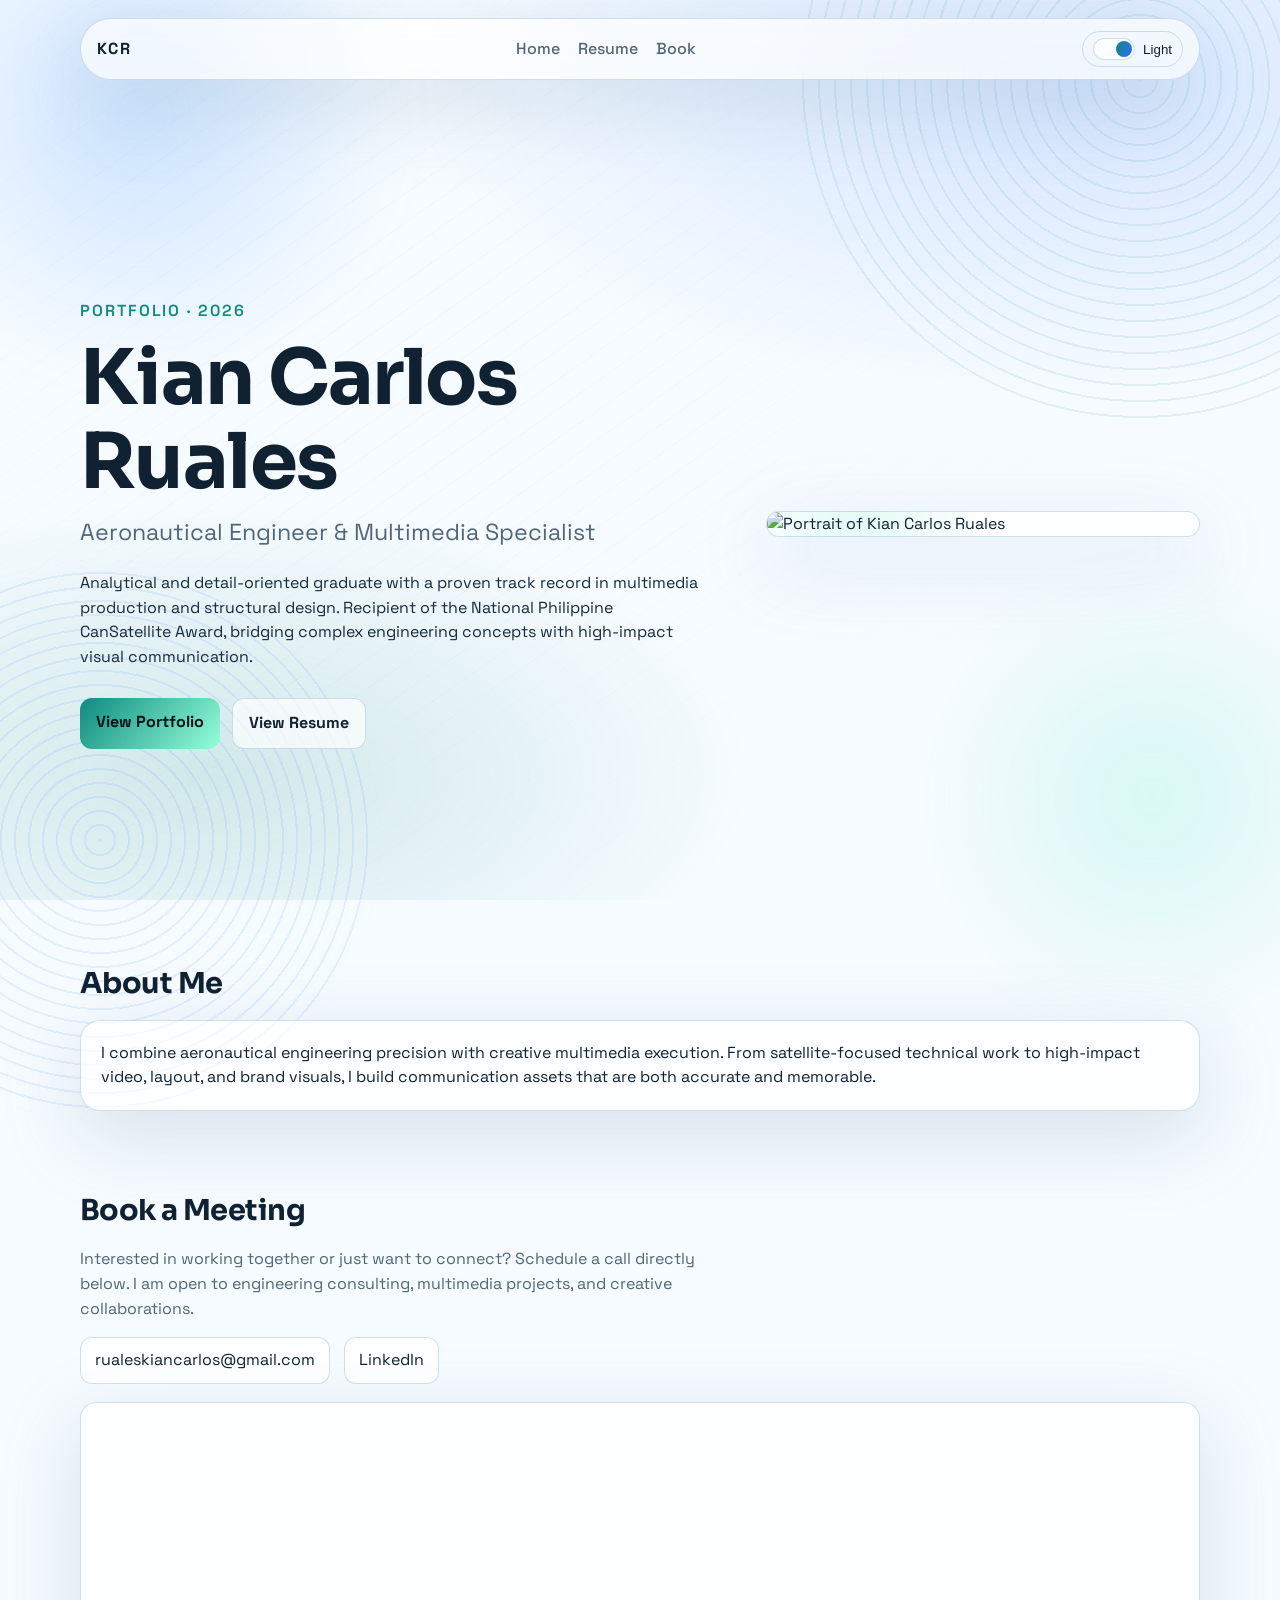
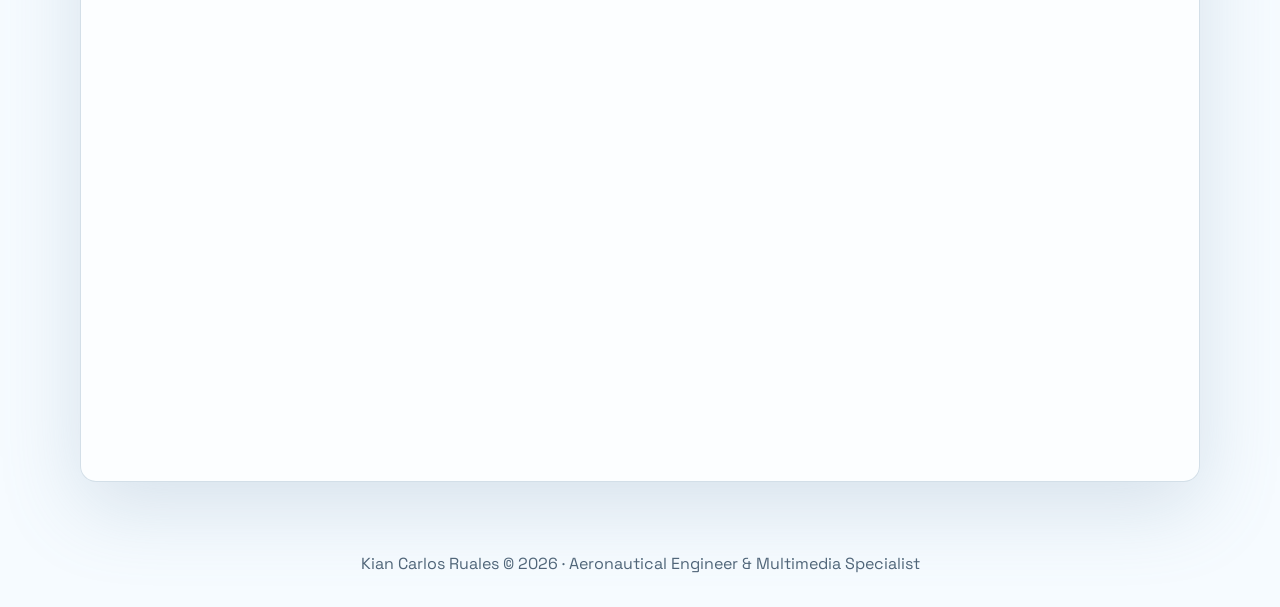
==== index.html @ 4df0acd3 "Build multi-page resume site with Calendly booking and enhanced light/dark themes" ====
<!DOCTYPE html>
<html lang="en" data-theme="dark">
  <head>
    <meta charset="UTF-8" />
    <meta name="viewport" content="width=device-width, initial-scale=1.0" />
    <title>Kian Carlos Ruales | Portfolio</title>
    <meta
      name="description"
      content="Kian Carlos Ruales — Aeronautical Engineer and Multimedia Specialist."
    />
    <link rel="preconnect" href="https://fonts.googleapis.com" />
    <link rel="preconnect" href="https://fonts.gstatic.com" crossorigin />
    <link
      href="https://fonts.googleapis.com/css2?family=Space+Grotesk:wght@400;500;700&family=Sora:wght@400;600;700&display=swap"
      rel="stylesheet"
    />
    <link
      href="https://assets.calendly.com/assets/external/widget.css"
      rel="stylesheet"
    />
    <link rel="stylesheet" href="styles.css" />
  </head>
  <body>
    <div class="bg-orb bg-orb-a" aria-hidden="true"></div>
    <div class="bg-orb bg-orb-b" aria-hidden="true"></div>
    <div class="sparkles sparkles-a" aria-hidden="true"></div>
    <div class="sparkles sparkles-b" aria-hidden="true"></div>
    <div class="light-wave light-wave-a" aria-hidden="true"></div>
    <div class="light-wave light-wave-b" aria-hidden="true"></div>
    <div class="grain" aria-hidden="true"></div>

    <header class="site-header">
      <a class="brand" href="index.html#hero">KCR</a>
      <nav class="site-nav" aria-label="Main">
        <a href="index.html#hero">Home</a>
        <a href="resume.html">Resume</a>
        <a href="index.html#book">Book</a>
      </nav>
      <button id="themeToggle" class="theme-toggle" aria-label="Switch theme">
        <span class="theme-toggle-track">
          <span class="theme-toggle-knob"></span>
        </span>
        <span id="themeLabel">Dark</span>
      </button>
    </header>

    <main>
      <section id="hero" class="hero section reveal">
        <div class="hero-copy">
          <p class="eyebrow">Portfolio · 2026</p>
          <h1>Kian Carlos Ruales</h1>
          <p class="subtitle">Aeronautical Engineer & Multimedia Specialist</p>
          <p class="lead">
            Analytical and detail-oriented graduate with a proven track record in
            multimedia production and structural design. Recipient of the National
            Philippine CanSatellite Award, bridging complex engineering concepts
            with high-impact visual communication.
          </p>
          <div class="hero-actions">
            <a
              class="btn btn-primary"
              href="https://drive.google.com/file/d/19iCG0GnNnULJOqEW9VYNG38QlMWLObMn/view"
              target="_blank"
              rel="noreferrer"
              >View Portfolio</a
            >
            <a class="btn btn-ghost" href="resume.html">View Resume</a>
          </div>
        </div>
        <div class="hero-image-wrap">
          <img
            src="https://i.ibb.co/kg9wrWWK/extended-png.png"
            alt="Portrait of Kian Carlos Ruales"
            class="hero-image"
            loading="lazy"
          />
        </div>
      </section>

      <section class="section reveal">
        <h2>About Me</h2>
        <article class="edu-card">
          <p>
            I combine aeronautical engineering precision with creative multimedia
            execution. From satellite-focused technical work to high-impact video,
            layout, and brand visuals, I build communication assets that are both
            accurate and memorable.
          </p>
        </article>
      </section>

      <section id="book" class="section contact reveal">
        <h2>Book a Meeting</h2>
        <p>
          Interested in working together or just want to connect? Schedule a call
          directly below. I am open to engineering consulting, multimedia
          projects, and creative collaborations.
        </p>
        <div class="contact-links">
          <a href="mailto:rualeskiancarlos@gmail.com">rualeskiancarlos@gmail.com</a>
          <a
            href="https://www.linkedin.com/in/kian-carlos-ruales-80a3aa389/"
            target="_blank"
            rel="noreferrer"
            >LinkedIn</a
          >
        </div>
        <div
          class="calendly-inline-widget calendly-embed"
          data-url="https://calendly.com/rualeskiancarlos/30min"
          style="min-width: 320px; height: 680px"
        ></div>
      </section>
    </main>

    <footer class="site-footer">
      <p>Kian Carlos Ruales © 2026 · Aeronautical Engineer & Multimedia Specialist</p>
    </footer>

    <script src="https://assets.calendly.com/assets/external/widget.js" async></script>
    <script src="script.js"></script>
  </body>
</html>
---- styles.css ----
:root {
  --bg: #06090f;
  --surface: #0f1621;
  --surface-2: #121f2d;
  --text: #eff5ff;
  --muted: #9bb2c8;
  --accent: #7cf2d4;
  --accent-2: #59a4ff;
  --border: rgba(145, 175, 204, 0.2);
  --shadow: 0 24px 80px rgba(4, 14, 22, 0.45);
}

:root[data-theme="light"] {
  --bg: #f6fbff;
  --surface: rgba(255, 255, 255, 0.78);
  --surface-2: #ffffff;
  --text: #102132;
  --muted: #506579;
  --accent: #0f8a7f;
  --accent-2: #2f6bff;
  --border: rgba(49, 102, 140, 0.2);
  --shadow: 0 24px 80px rgba(114, 146, 170, 0.24);
}

* {
  box-sizing: border-box;
}

html,
body {
  margin: 0;
  padding: 0;
}

body {
  font-family: "Space Grotesk", sans-serif;
  color: var(--text);
  background: var(--bg);
  min-height: 100vh;
  line-height: 1.55;
  overflow-x: hidden;
  transition: background 260ms ease, color 260ms ease;
}

h1,
h2,
h3 {
  font-family: "Sora", sans-serif;
  line-height: 1.1;
  letter-spacing: -0.02em;
  margin: 0;
}

p {
  margin: 0;
}

img {
  max-width: 100%;
  display: block;
}

main,
.site-header,
.site-footer {
  width: min(1120px, 92vw);
  margin-inline: auto;
}

.site-header {
  position: sticky;
  top: 18px;
  z-index: 20;
  margin-top: 18px;
  padding: 12px 16px;
  border-radius: 999px;
  background: color-mix(in srgb, var(--surface) 85%, transparent);
  border: 1px solid var(--border);
  box-shadow: var(--shadow);
  backdrop-filter: blur(12px);
  display: flex;
  align-items: center;
  justify-content: space-between;
  gap: 16px;
}

.brand {
  color: var(--text);
  text-decoration: none;
  font-weight: 700;
  letter-spacing: 0.08em;
}

.site-nav {
  display: flex;
  gap: 18px;
  align-items: center;
}

.site-nav a {
  color: var(--muted);
  text-decoration: none;
  font-weight: 500;
}

.site-nav a:hover {
  color: var(--text);
}

.theme-toggle {
  background: transparent;
  border: 1px solid var(--border);
  color: var(--text);
  border-radius: 999px;
  padding: 6px 10px;
  display: inline-flex;
  align-items: center;
  gap: 8px;
  cursor: pointer;
}

.theme-toggle-track {
  width: 42px;
  height: 22px;
  border-radius: 999px;
  border: 1px solid var(--border);
  background: color-mix(in srgb, var(--surface-2) 72%, transparent);
  position: relative;
}

.theme-toggle-knob {
  width: 16px;
  height: 16px;
  border-radius: 50%;
  background: linear-gradient(120deg, var(--accent), var(--accent-2));
  position: absolute;
  top: 2px;
  left: 2px;
  transition: left 220ms ease;
}

:root[data-theme="light"] .theme-toggle-knob {
  left: 22px;
}

.section {
  margin-top: 84px;
  position: relative;
  z-index: 1;
}

.hero {
  display: grid;
  grid-template-columns: 1.2fr 0.8fr;
  align-items: center;
  gap: 36px;
  min-height: 80vh;
}

.eyebrow {
  color: var(--accent);
  text-transform: uppercase;
  font-weight: 600;
  letter-spacing: 0.12em;
  margin-bottom: 12px;
}

h1 {
  font-size: clamp(2.4rem, 6vw, 4.8rem);
  margin-bottom: 10px;
}

.subtitle {
  font-size: clamp(1.05rem, 2vw, 1.45rem);
  color: var(--muted);
  margin-bottom: 20px;
}

.lead {
  max-width: 62ch;
  color: color-mix(in srgb, var(--text) 88%, var(--muted));
  margin-bottom: 28px;
}

.hero-actions {
  display: flex;
  flex-wrap: wrap;
  gap: 12px;
}

.btn {
  border-radius: 12px;
  text-decoration: none;
  font-weight: 700;
  padding: 12px 16px;
  border: 1px solid var(--border);
}

.btn-primary {
  color: #03151a;
  background: linear-gradient(130deg, var(--accent), #95ffd9);
  border: none;
}

.btn-ghost {
  color: var(--text);
  background: color-mix(in srgb, var(--surface) 88%, transparent);
}

.hero-image-wrap {
  border-radius: 28px;
  overflow: hidden;
  border: 1px solid var(--border);
  box-shadow: var(--shadow);
  background: radial-gradient(circle at 20% 10%, rgba(124, 242, 212, 0.2), transparent 38%),
    var(--surface);
}

.hero-image {
  width: 100%;
  height: 100%;
  object-fit: cover;
}

h2 {
  font-size: clamp(1.8rem, 2.2vw, 2.6rem);
  margin-bottom: 20px;
}

.cards {
  display: grid;
  gap: 18px;
}

.cards.four {
  grid-template-columns: repeat(4, minmax(0, 1fr));
}

.cards.three {
  grid-template-columns: repeat(3, minmax(0, 1fr));
}

.card,
.edu-card,
.timeline-item {
  background: color-mix(in srgb, var(--surface) 86%, transparent);
  border: 1px solid var(--border);
  border-radius: 20px;
  box-shadow: var(--shadow);
}

.card,
.edu-card {
  padding: 20px;
}

.card h3,
.timeline-content h3,
.edu-card h3 {
  margin-bottom: 10px;
}

.tag {
  color: var(--accent);
  font-size: 0.85rem;
  letter-spacing: 0.06em;
  text-transform: uppercase;
  margin-bottom: 8px;
}

.card ul,
.timeline-content ul {
  margin: 0;
  padding-left: 18px;
  color: var(--muted);
  display: grid;
  gap: 8px;
}

.timeline {
  display: grid;
  gap: 16px;
}

.timeline-item {
  padding: 18px;
  display: grid;
  grid-template-columns: 220px 1fr;
  gap: 16px;
}

.timeline-meta p {
  color: var(--accent);
  font-weight: 700;
  margin-bottom: 6px;
}

.timeline-meta span {
  color: var(--muted);
  font-size: 0.9rem;
}

.contact p {
  color: var(--muted);
  max-width: 66ch;
  margin-bottom: 16px;
}

.contact-links {
  display: flex;
  flex-wrap: wrap;
  gap: 14px;
}

.contact-links a {
  color: var(--text);
  text-decoration: none;
  border: 1px solid var(--border);
  border-radius: 12px;
  padding: 10px 14px;
  background: color-mix(in srgb, var(--surface) 82%, transparent);
}

.calendly-embed {
  margin-top: 18px;
  border-radius: 16px;
  overflow: hidden;
  border: 1px solid var(--border);
  background: color-mix(in srgb, var(--surface) 86%, transparent);
  box-shadow: var(--shadow);
}

.site-footer {
  margin-block: 70px 30px;
  color: var(--muted);
  text-align: center;
}

.bg-orb {
  position: fixed;
  z-index: 0;
  pointer-events: none;
  filter: blur(32px);
  opacity: 0.5;
}

.bg-orb-a {
  width: 42vw;
  height: 42vw;
  min-width: 260px;
  min-height: 260px;
  top: -12vw;
  left: -10vw;
  background: radial-gradient(circle at center, rgba(93, 168, 255, 0.55), transparent 68%);
}

.bg-orb-b {
  width: 36vw;
  height: 36vw;
  min-width: 220px;
  min-height: 220px;
  right: -8vw;
  bottom: -10vw;
  background: radial-gradient(circle at center, rgba(124, 242, 212, 0.55), transparent 68%);
}

.grain {
  position: fixed;
  inset: 0;
  z-index: 0;
  pointer-events: none;
  background-image: radial-gradient(rgba(255, 255, 255, 0.08) 1px, transparent 1px);
  background-size: 3px 3px;
  opacity: 0.04;
}

.sparkles,
.light-wave {
  position: fixed;
  inset: 0;
  z-index: 0;
  pointer-events: none;
}

.sparkles {
  opacity: 0;
  transition: opacity 260ms ease;
}

:root[data-theme="dark"] .sparkles {
  opacity: 1;
}

.sparkles-a {
  background-image:
    radial-gradient(1.1px 1.1px at 16% 24%, rgba(255, 255, 255, 0.72), transparent),
    radial-gradient(1px 1px at 44% 14%, rgba(212, 238, 255, 0.6), transparent),
    radial-gradient(1.1px 1.1px at 72% 36%, rgba(189, 245, 235, 0.62), transparent),
    radial-gradient(1px 1px at 86% 18%, rgba(255, 255, 255, 0.52), transparent),
    radial-gradient(1.2px 1.2px at 22% 72%, rgba(194, 224, 255, 0.56), transparent),
    radial-gradient(1px 1px at 58% 64%, rgba(255, 255, 255, 0.62), transparent),
    radial-gradient(1px 1px at 80% 78%, rgba(188, 244, 232, 0.58), transparent);
  animation: twinkle 5.4s ease-in-out infinite alternate;
}

.sparkles-b {
  background-image:
    radial-gradient(1px 1px at 10% 44%, rgba(255, 255, 255, 0.48), transparent),
    radial-gradient(1.2px 1.2px at 34% 54%, rgba(184, 239, 228, 0.52), transparent),
    radial-gradient(1px 1px at 51% 26%, rgba(215, 236, 255, 0.52), transparent),
    radial-gradient(1.1px 1.1px at 67% 58%, rgba(255, 255, 255, 0.55), transparent),
    radial-gradient(1px 1px at 90% 40%, rgba(190, 224, 255, 0.5), transparent),
    radial-gradient(1px 1px at 42% 82%, rgba(255, 255, 255, 0.55), transparent),
    radial-gradient(1px 1px at 73% 90%, rgba(194, 244, 233, 0.5), transparent);
  animation: twinkle 6.2s ease-in-out infinite alternate-reverse;
}

@keyframes twinkle {
  0% {
    opacity: 0.18;
    transform: translateY(0px);
  }
  35% {
    opacity: 0.38;
  }
  65% {
    opacity: 0.2;
  }
  100% {
    opacity: 0.42;
    transform: translateY(-3px);
  }
}

.light-wave {
  opacity: 0;
  transition: opacity 260ms ease;
}

:root[data-theme="light"] .light-wave {
  opacity: 1;
}

.light-wave-a {
  background:
    radial-gradient(70% 46% at 84% 10%, rgba(67, 138, 255, 0.18), transparent 74%),
    radial-gradient(56% 40% at 16% 86%, rgba(16, 138, 126, 0.16), transparent 76%);
}

.light-wave-b {
  background:
    repeating-linear-gradient(
      -35deg,
      rgba(24, 113, 145, 0.045) 0,
      rgba(24, 113, 145, 0.045) 1px,
      transparent 1px,
      transparent 24px
    );
  mask-image: radial-gradient(circle at 30% 40%, rgba(0, 0, 0, 0.82), transparent 66%);
}

/* Add decorative topographic lines in light mode for a distinct background design. */
:root[data-theme="light"] body::before,
:root[data-theme="light"] body::after {
  content: "";
  position: fixed;
  z-index: 0;
  pointer-events: none;
  border-radius: 50%;
}

:root[data-theme="light"] body::before {
  width: 680px;
  height: 680px;
  top: -260px;
  right: -200px;
  background:
    repeating-radial-gradient(circle at center,
      rgba(31, 130, 111, 0.12) 0,
      rgba(31, 130, 111, 0.12) 2px,
      transparent 2px,
      transparent 16px);
  opacity: 0.75;
}

:root[data-theme="light"] body::after {
  width: 560px;
  height: 560px;
  left: -180px;
  bottom: -220px;
  background:
    repeating-radial-gradient(circle at center,
      rgba(47, 107, 255, 0.11) 0,
      rgba(47, 107, 255, 0.11) 2px,
      transparent 2px,
      transparent 14px);
  opacity: 0.78;
}

.reveal {
  opacity: 0;
  transform: translateY(18px);
  animation: revealUp 700ms ease forwards;
  animation-delay: var(--delay, 0ms);
}

@keyframes revealUp {
  to {
    opacity: 1;
    transform: translateY(0);
  }
}

@media (max-width: 1024px) {
  .cards.four {
    grid-template-columns: repeat(2, minmax(0, 1fr));
  }

  .hero {
    grid-template-columns: 1fr;
    min-height: unset;
    padding-top: 46px;
  }

  .hero-image-wrap {
    max-width: 520px;
  }
}

@media (max-width: 760px) {
  .site-header {
    border-radius: 18px;
    display: grid;
    gap: 10px;
    justify-items: start;
  }

  .site-nav {
    flex-wrap: wrap;
    gap: 10px 14px;
  }

  .cards.four,
  .cards.three,
  .timeline-item {
    grid-template-columns: 1fr;
  }

  .timeline-item {
    gap: 10px;
  }
}
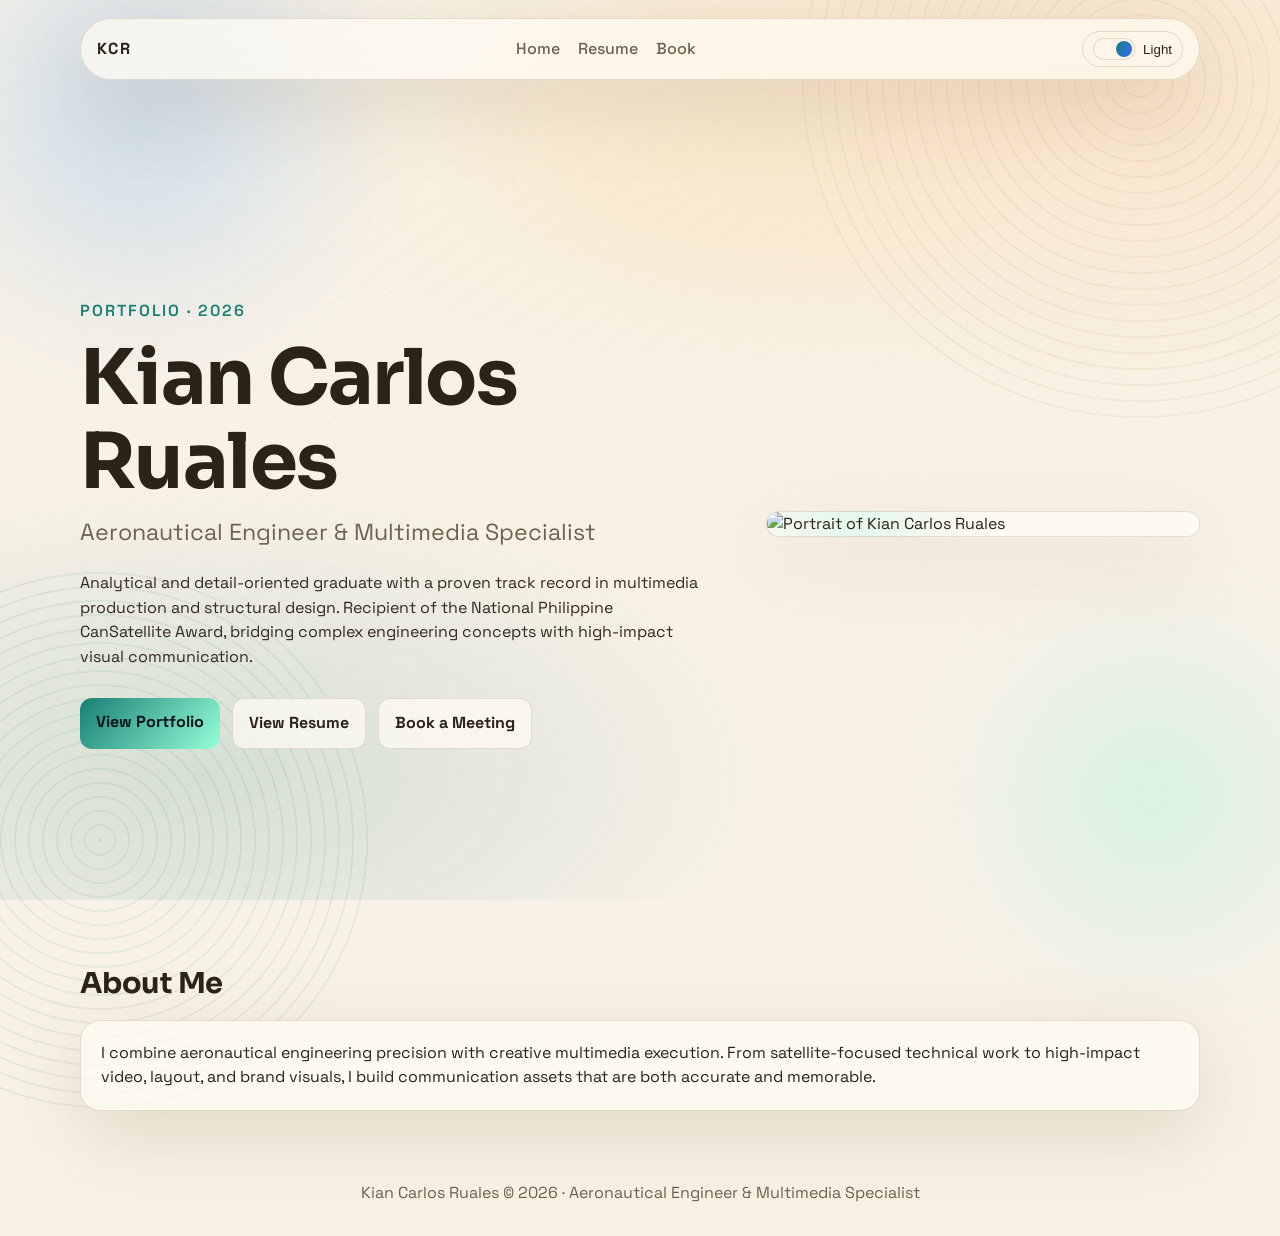
==== commit f799a69b: "Add interactive highlighted achievements section and refine theme visuals" ====
--- a/index.html
+++ b/index.html
@@ -12,10 +12,6 @@
     <link rel="preconnect" href="https://fonts.gstatic.com" crossorigin />
     <link
       href="https://fonts.googleapis.com/css2?family=Space+Grotesk:wght@400;500;700&family=Sora:wght@400;600;700&display=swap"
-      rel="stylesheet"
-    />
-    <link
-      href="https://assets.calendly.com/assets/external/widget.css"
       rel="stylesheet"
     />
     <link rel="stylesheet" href="styles.css" />
@@ -34,7 +30,7 @@
       <nav class="site-nav" aria-label="Main">
         <a href="index.html#hero">Home</a>
         <a href="resume.html">Resume</a>
-        <a href="index.html#book">Book</a>
+        <a href="book.html">Book</a>
       </nav>
       <button id="themeToggle" class="theme-toggle" aria-label="Switch theme">
         <span class="theme-toggle-track">
@@ -65,6 +61,7 @@
               >View Portfolio</a
             >
             <a class="btn btn-ghost" href="resume.html">View Resume</a>
+            <a class="btn btn-ghost" href="book.html">Book a Meeting</a>
           </div>
         </div>
         <div class="hero-image-wrap">
@@ -89,35 +86,12 @@
         </article>
       </section>
 
-      <section id="book" class="section contact reveal">
-        <h2>Book a Meeting</h2>
-        <p>
-          Interested in working together or just want to connect? Schedule a call
-          directly below. I am open to engineering consulting, multimedia
-          projects, and creative collaborations.
-        </p>
-        <div class="contact-links">
-          <a href="mailto:rualeskiancarlos@gmail.com">rualeskiancarlos@gmail.com</a>
-          <a
-            href="https://www.linkedin.com/in/kian-carlos-ruales-80a3aa389/"
-            target="_blank"
-            rel="noreferrer"
-            >LinkedIn</a
-          >
-        </div>
-        <div
-          class="calendly-inline-widget calendly-embed"
-          data-url="https://calendly.com/rualeskiancarlos/30min"
-          style="min-width: 320px; height: 680px"
-        ></div>
-      </section>
     </main>
 
     <footer class="site-footer">
       <p>Kian Carlos Ruales © 2026 · Aeronautical Engineer & Multimedia Specialist</p>
     </footer>
 
-    <script src="https://assets.calendly.com/assets/external/widget.js" async></script>
     <script src="script.js"></script>
   </body>
 </html>
--- a/styles.css
+++ b/styles.css
@@ -11,15 +11,15 @@
 }
 
 :root[data-theme="light"] {
-  --bg: #f6fbff;
-  --surface: rgba(255, 255, 255, 0.78);
-  --surface-2: #ffffff;
-  --text: #102132;
-  --muted: #506579;
-  --accent: #0f8a7f;
+  --bg: #f8f2e6;
+  --surface: rgba(255, 251, 243, 0.84);
+  --surface-2: #fff7ea;
+  --text: #2b2218;
+  --muted: #6f604f;
+  --accent: #197f74;
   --accent-2: #2f6bff;
-  --border: rgba(49, 102, 140, 0.2);
-  --shadow: 0 24px 80px rgba(114, 146, 170, 0.24);
+  --border: rgba(141, 116, 79, 0.22);
+  --shadow: 0 24px 80px rgba(137, 110, 74, 0.2);
 }
 
 * {
@@ -240,6 +240,75 @@
   grid-template-columns: repeat(3, minmax(0, 1fr));
 }
 
+.featured-wrap {
+  display: grid;
+  grid-template-columns: 0.95fr 1.05fr;
+  gap: 18px;
+}
+
+.feature-list {
+  display: grid;
+  gap: 10px;
+}
+
+.feature-item {
+  width: 100%;
+  text-align: left;
+  background: color-mix(in srgb, var(--surface) 84%, transparent);
+  border: 1px solid var(--border);
+  color: var(--text);
+  border-radius: 14px;
+  padding: 12px 14px;
+  display: grid;
+  gap: 4px;
+  cursor: pointer;
+  transition: transform 200ms ease, border-color 200ms ease, background 200ms ease;
+}
+
+.feature-item span {
+  font-size: 0.72rem;
+  letter-spacing: 0.1em;
+  color: var(--muted);
+}
+
+.feature-item strong {
+  font-family: "Sora", sans-serif;
+  font-size: 0.92rem;
+  font-weight: 600;
+}
+
+.feature-item:hover {
+  transform: translateY(-1px);
+  border-color: color-mix(in srgb, var(--accent) 56%, var(--border));
+}
+
+.feature-item.is-active {
+  background: linear-gradient(
+      135deg,
+      color-mix(in srgb, var(--accent) 20%, transparent),
+      color-mix(in srgb, var(--accent-2) 18%, transparent)
+    ),
+    color-mix(in srgb, var(--surface) 88%, transparent);
+  border-color: color-mix(in srgb, var(--accent) 62%, var(--border));
+}
+
+.feature-panel {
+  background: color-mix(in srgb, var(--surface) 88%, transparent);
+  border: 1px solid var(--border);
+  border-radius: 20px;
+  padding: 24px;
+  box-shadow: var(--shadow);
+}
+
+.feature-panel h3 {
+  margin-bottom: 12px;
+}
+
+.feature-panel p {
+  color: var(--muted);
+  max-width: 58ch;
+}
+
 .card,
 .edu-card,
 .timeline-item {
@@ -385,6 +454,7 @@
 .sparkles {
   opacity: 0;
   transition: opacity 260ms ease;
+  mix-blend-mode: screen;
 }
 
 :root[data-theme="dark"] .sparkles {
@@ -393,42 +463,100 @@
 
 .sparkles-a {
   background-image:
-    radial-gradient(1.1px 1.1px at 16% 24%, rgba(255, 255, 255, 0.72), transparent),
-    radial-gradient(1px 1px at 44% 14%, rgba(212, 238, 255, 0.6), transparent),
-    radial-gradient(1.1px 1.1px at 72% 36%, rgba(189, 245, 235, 0.62), transparent),
-    radial-gradient(1px 1px at 86% 18%, rgba(255, 255, 255, 0.52), transparent),
-    radial-gradient(1.2px 1.2px at 22% 72%, rgba(194, 224, 255, 0.56), transparent),
-    radial-gradient(1px 1px at 58% 64%, rgba(255, 255, 255, 0.62), transparent),
-    radial-gradient(1px 1px at 80% 78%, rgba(188, 244, 232, 0.58), transparent);
-  animation: twinkle 5.4s ease-in-out infinite alternate;
+    radial-gradient(1.45px 1.45px at 16% 24%, rgba(255, 255, 255, 0.9), transparent),
+    radial-gradient(1.15px 1.15px at 44% 14%, rgba(212, 238, 255, 0.82), transparent),
+    radial-gradient(1.35px 1.35px at 72% 36%, rgba(189, 245, 235, 0.84), transparent),
+    radial-gradient(1.1px 1.1px at 86% 18%, rgba(255, 255, 255, 0.78), transparent),
+    radial-gradient(1.4px 1.4px at 22% 72%, rgba(194, 224, 255, 0.82), transparent),
+    radial-gradient(1.2px 1.2px at 58% 64%, rgba(255, 255, 255, 0.86), transparent),
+    radial-gradient(1.1px 1.1px at 80% 78%, rgba(188, 244, 232, 0.82), transparent);
+  background-size: 100% 100%;
+  animation: twinkle 5.4s ease-in-out infinite alternate, driftA 24s linear infinite;
 }
 
 .sparkles-b {
   background-image:
-    radial-gradient(1px 1px at 10% 44%, rgba(255, 255, 255, 0.48), transparent),
-    radial-gradient(1.2px 1.2px at 34% 54%, rgba(184, 239, 228, 0.52), transparent),
-    radial-gradient(1px 1px at 51% 26%, rgba(215, 236, 255, 0.52), transparent),
-    radial-gradient(1.1px 1.1px at 67% 58%, rgba(255, 255, 255, 0.55), transparent),
-    radial-gradient(1px 1px at 90% 40%, rgba(190, 224, 255, 0.5), transparent),
-    radial-gradient(1px 1px at 42% 82%, rgba(255, 255, 255, 0.55), transparent),
-    radial-gradient(1px 1px at 73% 90%, rgba(194, 244, 233, 0.5), transparent);
-  animation: twinkle 6.2s ease-in-out infinite alternate-reverse;
+    radial-gradient(1.1px 1.1px at 10% 44%, rgba(255, 255, 255, 0.76), transparent),
+    radial-gradient(1.3px 1.3px at 34% 54%, rgba(184, 239, 228, 0.72), transparent),
+    radial-gradient(1.05px 1.05px at 51% 26%, rgba(215, 236, 255, 0.76), transparent),
+    radial-gradient(1.2px 1.2px at 67% 58%, rgba(255, 255, 255, 0.8), transparent),
+    radial-gradient(1.05px 1.05px at 90% 40%, rgba(190, 224, 255, 0.72), transparent),
+    radial-gradient(1.1px 1.1px at 42% 82%, rgba(255, 255, 255, 0.78), transparent),
+    radial-gradient(1.05px 1.05px at 73% 90%, rgba(194, 244, 233, 0.72), transparent);
+  background-size: 100% 100%;
+  animation: twinkle 6.2s ease-in-out infinite alternate-reverse, driftB 30s linear infinite;
+}
+
+:root[data-theme="dark"] .sparkles-a,
+:root[data-theme="dark"] .sparkles-b {
+  filter: drop-shadow(0 0 3px rgba(173, 222, 255, 0.22));
+}
+
+.sparkles::before,
+.sparkles::after {
+  content: "";
+  position: absolute;
+  inset: 0;
+  background-repeat: repeat;
+  pointer-events: none;
+}
+
+.sparkles-a::before {
+  background-image: radial-gradient(circle, rgba(255, 255, 255, 0.58) 0.7px, transparent 0.9px);
+  background-size: 30px 30px;
+  opacity: 0.34;
+}
+
+.sparkles-a::after {
+  background-image: radial-gradient(circle, rgba(174, 223, 255, 0.58) 0.62px, transparent 0.8px);
+  background-size: 52px 52px;
+  opacity: 0.24;
+}
+
+.sparkles-b::before {
+  background-image: radial-gradient(circle, rgba(198, 247, 235, 0.52) 0.58px, transparent 0.76px);
+  background-size: 40px 40px;
+  opacity: 0.25;
+}
+
+.sparkles-b::after {
+  background-image: radial-gradient(circle, rgba(255, 255, 255, 0.5) 0.58px, transparent 0.76px);
+  background-size: 68px 68px;
+  opacity: 0.2;
 }
 
 @keyframes twinkle {
   0% {
-    opacity: 0.18;
+    opacity: 0.3;
     transform: translateY(0px);
   }
   35% {
-    opacity: 0.38;
+    opacity: 0.62;
   }
   65% {
-    opacity: 0.2;
+    opacity: 0.34;
   }
   100% {
-    opacity: 0.42;
+    opacity: 0.72;
     transform: translateY(-3px);
+  }
+}
+
+@keyframes driftA {
+  0% {
+    transform: translate3d(0, 0, 0);
+  }
+  100% {
+    transform: translate3d(-10px, -14px, 0);
+  }
+}
+
+@keyframes driftB {
+  0% {
+    transform: translate3d(0, 0, 0);
+  }
+  100% {
+    transform: translate3d(9px, -12px, 0);
   }
 }
 
@@ -443,20 +571,23 @@
 
 .light-wave-a {
   background:
-    radial-gradient(70% 46% at 84% 10%, rgba(67, 138, 255, 0.18), transparent 74%),
-    radial-gradient(56% 40% at 16% 86%, rgba(16, 138, 126, 0.16), transparent 76%);
+    radial-gradient(72% 48% at 84% 10%, rgba(255, 173, 86, 0.2), transparent 74%),
+    radial-gradient(58% 42% at 16% 86%, rgba(29, 126, 113, 0.16), transparent 76%),
+    radial-gradient(42% 34% at 52% 18%, rgba(255, 220, 153, 0.2), transparent 72%);
+  animation: creamFlow 20s ease-in-out infinite alternate;
 }
 
 .light-wave-b {
   background:
     repeating-linear-gradient(
       -35deg,
-      rgba(24, 113, 145, 0.045) 0,
-      rgba(24, 113, 145, 0.045) 1px,
+      rgba(145, 113, 62, 0.048) 0,
+      rgba(145, 113, 62, 0.048) 1px,
       transparent 1px,
       transparent 24px
     );
   mask-image: radial-gradient(circle at 30% 40%, rgba(0, 0, 0, 0.82), transparent 66%);
+  animation: creamFlowReverse 24s ease-in-out infinite alternate;
 }
 
 /* Add decorative topographic lines in light mode for a distinct background design. */
@@ -476,11 +607,11 @@
   right: -200px;
   background:
     repeating-radial-gradient(circle at center,
-      rgba(31, 130, 111, 0.12) 0,
-      rgba(31, 130, 111, 0.12) 2px,
+      rgba(170, 122, 57, 0.12) 0,
+      rgba(170, 122, 57, 0.12) 2px,
       transparent 2px,
       transparent 16px);
-  opacity: 0.75;
+  opacity: 0.66;
 }
 
 :root[data-theme="light"] body::after {
@@ -490,11 +621,33 @@
   bottom: -220px;
   background:
     repeating-radial-gradient(circle at center,
-      rgba(47, 107, 255, 0.11) 0,
-      rgba(47, 107, 255, 0.11) 2px,
+      rgba(35, 124, 115, 0.11) 0,
+      rgba(35, 124, 115, 0.11) 2px,
       transparent 2px,
       transparent 14px);
-  opacity: 0.78;
+  opacity: 0.72;
+}
+
+@keyframes creamFlow {
+  0% {
+    transform: translate3d(0, 0, 0) scale(1);
+    filter: saturate(1);
+  }
+  100% {
+    transform: translate3d(-8px, 10px, 0) scale(1.02);
+    filter: saturate(1.08);
+  }
+}
+
+@keyframes creamFlowReverse {
+  0% {
+    transform: translate3d(0, 0, 0);
+    opacity: 1;
+  }
+  100% {
+    transform: translate3d(9px, -8px, 0);
+    opacity: 0.88;
+  }
 }
 
 .reveal {
@@ -514,6 +667,10 @@
 @media (max-width: 1024px) {
   .cards.four {
     grid-template-columns: repeat(2, minmax(0, 1fr));
+  }
+
+  .featured-wrap {
+    grid-template-columns: 1fr;
   }
 
   .hero {
